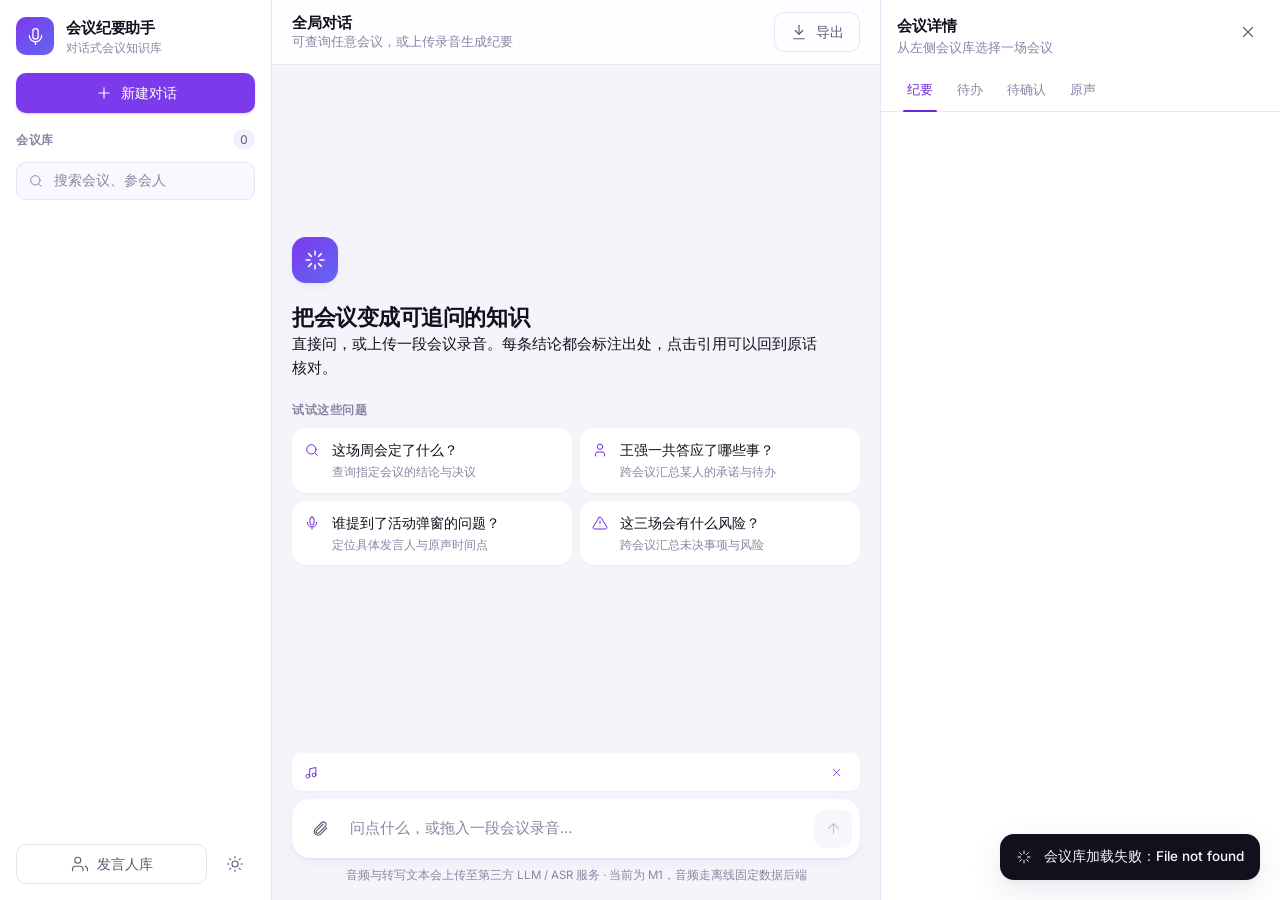
==== web/index.html @ 9fadf7ec "feat: M1 骨架（FastAPI + 轻前端 + 数据契约 + 固定样例数据） M1 交付：FastAPI 同时托管 API 与无构建前端；Pydantic 领域契约；SQLite 建表迁移（F" ====
<!doctype html>
<html lang="zh-CN" data-theme="light">
<head>
<meta charset="utf-8">
<meta name="viewport" content="width=device-width, initial-scale=1">
<title>会议纪要助手</title>
<meta name="description" content="对话式会议纪要助手：音频进，带引用的答案出。">
<link rel="preconnect" href="https://fonts.googleapis.com">
<link rel="preconnect" href="https://fonts.gstatic.com" crossorigin>
<link href="https://fonts.googleapis.com/css2?family=Inter:wght@400;500;600;700&display=swap" rel="stylesheet">
<link rel="stylesheet" href="styles.css">
</head>
<body>

<div class="app">

  <!-- ---------- 左侧：会议库 ---------- -->
  <aside class="sidebar" id="sidebar" aria-label="会议库">
    <header class="brand">
      <span class="brand-mark" aria-hidden="true">
        <svg viewBox="0 0 24 24" fill="none" stroke="currentColor" stroke-width="1.5" stroke-linecap="round" stroke-linejoin="round">
          <path d="M12 3a3 3 0 0 0-3 3v6a3 3 0 0 0 6 0V6a3 3 0 0 0-3-3Z"/>
          <path d="M19 11a7 7 0 0 1-14 0"/>
          <path d="M12 18v3"/>
        </svg>
      </span>
      <span class="brand-text">
        <strong>会议纪要助手</strong>
        <small>对话式会议知识库</small>
      </span>
    </header>

    <button class="btn btn-primary btn-block" id="newChatBtn" type="button">
      <svg class="ico" viewBox="0 0 24 24" fill="none" stroke="currentColor" stroke-width="1.5" stroke-linecap="round"><path d="M12 5v14M5 12h14"/></svg>
      新建对话
    </button>

    <div class="lib">
      <div class="lib-head">
        <span class="lib-title">会议库</span>
        <span class="lib-count" id="meetingCount">0</span>
      </div>

      <label class="field-search">
        <svg class="ico" viewBox="0 0 24 24" fill="none" stroke="currentColor" stroke-width="1.5" stroke-linecap="round"><circle cx="11" cy="11" r="7"/><path d="m20 20-3.5-3.5"/></svg>
        <input id="meetingSearch" type="search" placeholder="搜索会议、参会人" aria-label="搜索会议或参会人">
      </label>

      <ul class="meeting-list" id="meetingList"></ul>

      <p class="lib-empty" id="libEmpty" hidden>没有匹配的会议</p>
    </div>

    <footer class="sidebar-foot">
      <button class="btn btn-ghost btn-block" id="speakerBtn" type="button">
        <svg class="ico" viewBox="0 0 24 24" fill="none" stroke="currentColor" stroke-width="1.5" stroke-linecap="round" stroke-linejoin="round"><path d="M16 21v-2a4 4 0 0 0-4-4H6a4 4 0 0 0-4 4v2"/><circle cx="9" cy="7" r="4"/><path d="M22 21v-2a4 4 0 0 0-3-3.87"/></svg>
        发言人库
      </button>
      <button class="icon-btn" id="themeBtn" type="button" aria-label="切换深浅色主题">
        <svg class="ico ico-sun" viewBox="0 0 24 24" fill="none" stroke="currentColor" stroke-width="1.5" stroke-linecap="round"><circle cx="12" cy="12" r="4"/><path d="M12 2v2M12 20v2M4.9 4.9l1.4 1.4M17.7 17.7l1.4 1.4M2 12h2M20 12h2M4.9 19.1l1.4-1.4M17.7 6.3l1.4-1.4"/></svg>
        <svg class="ico ico-moon" viewBox="0 0 24 24" fill="none" stroke="currentColor" stroke-width="1.5" stroke-linecap="round" stroke-linejoin="round"><path d="M21 12.8A9 9 0 1 1 11.2 3a7 7 0 0 0 9.8 9.8Z"/></svg>
      </button>
    </footer>
  </aside>

  <!-- ---------- 中间：对话区 ---------- -->
  <main class="chat" aria-label="助手对话">
    <header class="chat-head">
      <button class="icon-btn sidebar-toggle" id="sidebarToggle" type="button" aria-label="展开会议库">
        <svg class="ico" viewBox="0 0 24 24" fill="none" stroke="currentColor" stroke-width="1.5" stroke-linecap="round"><path d="M4 6h16M4 12h16M4 18h16"/></svg>
      </button>
      <div class="chat-title">
        <h1 id="chatTitle">全局对话</h1>
        <p id="chatSubtitle">可查询任意会议，或上传录音生成纪要</p>
      </div>
      <div class="chat-actions">
        <button class="btn btn-ghost btn-export" id="exportBtn" type="button">
          <svg class="ico" viewBox="0 0 24 24" fill="none" stroke="currentColor" stroke-width="1.5" stroke-linecap="round" stroke-linejoin="round"><path d="M12 3v12"/><path d="m7 10 5 5 5-5"/><path d="M5 21h14"/></svg>
          导出
        </button>
      </div>
    </header>

    <div class="stream" id="stream" role="log" aria-live="polite" aria-relevant="additions text"></div>

    <div class="composer">
      <div class="attach-chip" id="attachChip" hidden>
        <svg class="ico" viewBox="0 0 24 24" fill="none" stroke="currentColor" stroke-width="1.5" stroke-linecap="round" stroke-linejoin="round"><path d="M9 18V6l10-2v12"/><circle cx="6" cy="18" r="3"/><circle cx="16" cy="16" r="3"/></svg>
        <span class="attach-name" id="attachName"></span>
        <span class="attach-size" id="attachSize"></span>
        <button class="chip-x" id="attachRemove" type="button" aria-label="移除音频">
          <svg class="ico" viewBox="0 0 24 24" fill="none" stroke="currentColor" stroke-width="1.5" stroke-linecap="round"><path d="M18 6 6 18M6 6l12 12"/></svg>
        </button>
      </div>

      <form class="composer-box" id="composerForm">
        <button class="icon-btn" id="attachBtn" type="button" aria-label="上传会议音频" title="上传会议音频">
          <svg class="ico" viewBox="0 0 24 24" fill="none" stroke="currentColor" stroke-width="1.5" stroke-linecap="round" stroke-linejoin="round"><path d="m21 12-8.5 8.5a5 5 0 0 1-7-7L14 5a3.5 3.5 0 0 1 5 5l-8.5 8.5a2 2 0 0 1-3-3L16 7"/></svg>
        </button>
        <input type="file" id="fileInput" accept="audio/*,.mp3,.wav,.m4a,.aac,.flac,.ogg,.webm" hidden>
        <textarea id="input" rows="1" placeholder="问点什么，或拖入一段会议录音…" aria-label="输入消息"></textarea>
        <button class="btn btn-send" id="sendBtn" type="submit" aria-label="发送">
          <svg class="ico" viewBox="0 0 24 24" fill="none" stroke="currentColor" stroke-width="1.5" stroke-linecap="round" stroke-linejoin="round"><path d="M12 19V5"/><path d="m5 12 7-7 7 7"/></svg>
        </button>
      </form>

      <p class="composer-note">
        音频与转写文本会上传至第三方 LLM / ASR 服务 · 当前为 M1，音频走离线固定数据后端
      </p>
    </div>
  </main>

  <!-- ---------- 右侧：详情面板 ---------- -->
  <section class="panel" id="panel" aria-label="会议详情">
    <header class="panel-head">
      <div class="panel-meta">
        <h2 id="panelTitle">会议详情</h2>
        <p id="panelSub">从左侧会议库选择一场会议</p>
      </div>
      <button class="icon-btn panel-close" id="panelClose" type="button" aria-label="收起详情面板">
        <svg class="ico" viewBox="0 0 24 24" fill="none" stroke="currentColor" stroke-width="1.5" stroke-linecap="round"><path d="M18 6 6 18M6 6l12 12"/></svg>
      </button>
      <div class="tabs" role="tablist" id="tabs">
        <button class="tab" role="tab" data-tab="minutes" aria-selected="true">纪要</button>
        <button class="tab" role="tab" data-tab="actions" aria-selected="false">待办</button>
        <button class="tab" role="tab" data-tab="review" aria-selected="false">待确认</button>
        <button class="tab" role="tab" data-tab="raw" aria-selected="false">原声</button>
      </div>
    </header>
    <div class="panel-body" id="panelBody"></div>
  </section>

</div>

<div class="scrim" id="scrim" hidden></div>
<div class="toast-stack" id="toastStack" aria-live="polite" aria-atomic="false"></div>

<script type="module" src="app.js"></script>
</body>
</html>
---- web/styles.css ----
/* =========================================================
   会议纪要助手 · 交互原型样式
   设计令牌 → 布局 → 组件 → 动效 → 响应式
   ========================================================= */

:root {
  /* —— 品牌色（UI/UX Pro Max 设计系统：AI-Native UI）—— */
  --primary:        #7C3AED;
  --primary-strong: #6D28D9;
  --primary-text:   #6D28D9;
  --on-primary:     #FFFFFF;
  --secondary:      #6366F1;
  --accent:         #EC4899;
  --destructive:    #DC2626;
  --success:        #15803D;
  --warning:        #B45309;

  /* —— 中性色 —— */
  --bg:             #F6F4FB;
  --surface:        #FFFFFF;
  --surface-2:      #FAF8FE;
  --muted:          #F3EFFB;
  --fg:             #12101C;
  --fg-muted:       #5D5876;
  --fg-subtle:      #8A85A3;
  --border:         #E9E3F6;
  --border-strong:  #D9D0EE;

  /* —— 发言人标识色 —— */
  --sp-1: #6D28D9;
  --sp-2: #0F766E;
  --sp-3: #B45309;
  --sp-4: #BE123C;
  --sp-5: #1D4ED8;

  /* —— 圆角：同心圆角规则（外 = 内 + 内边距）—— */
  --r-xs: 6px;
  --r-sm: 10px;
  --r-md: 14px;
  --r-lg: 18px;
  --r-xl: 24px;
  --r-full: 999px;

  /* —— 间距 —— */
  --s-1: 4px;  --s-2: 8px;  --s-3: 12px; --s-4: 16px;
  --s-5: 20px; --s-6: 24px; --s-8: 32px;

  /* —— 阴影：用分层透明阴影表达层级，而非边框 —— */
  --shadow-sm: 0 1px 2px oklch(0.35 0.08 285 / 0.06);
  --shadow-md: 0 1px 2px oklch(0.35 0.08 285 / 0.05),
               0 4px 12px oklch(0.35 0.08 285 / 0.06);
  --shadow-lg: 0 2px 4px oklch(0.35 0.08 285 / 0.05),
               0 12px 32px oklch(0.35 0.08 285 / 0.10);

  /* —— 动效 —— */
  --ease: cubic-bezier(0.2, 0, 0, 1);
  --dur-fast: 130ms;
  --dur: 200ms;
  --dur-slow: 320ms;

  --font: "Inter", -apple-system, BlinkMacSystemFont, "Segoe UI",
          "PingFang SC", "Hiragino Sans GB", "Microsoft YaHei", sans-serif;
  --mono: ui-monospace, SFMono-Regular, "SF Mono", Menlo, Consolas, monospace;
}

[data-theme="dark"] {
  --primary:        #7C3AED;
  --primary-strong: #8B5CF6;
  --primary-text:   #C4B5FD;
  --on-primary:     #FFFFFF;

  --bg:             #0B0A12;
  --surface:        #15131F;
  --surface-2:      #1A1726;
  --muted:          #201C2E;
  --fg:             #F4F2FB;
  --fg-muted:       #A9A3C0;
  --fg-subtle:      #8A85A3;
  --border:         #2A2540;
  --border-strong:  #3A3356;

  --sp-1: #C4B5FD;
  --sp-2: #5EEAD4;
  --sp-3: #FCD34D;
  --sp-4: #FDA4AF;
  --sp-5: #93C5FD;

  --success: #4ADE80;
  --warning: #FBBF24;

  --shadow-sm: 0 1px 2px oklch(0 0 0 / 0.4);
  --shadow-md: 0 1px 2px oklch(0 0 0 / 0.4), 0 4px 14px oklch(0 0 0 / 0.35);
  --shadow-lg: 0 2px 4px oklch(0 0 0 / 0.4), 0 16px 40px oklch(0 0 0 / 0.5);
}

/* ───────────── 基础 ───────────── */

*, *::before, *::after { box-sizing: border-box; }

html, body { height: 100%; }

body {
  margin: 0;
  font-family: var(--font);
  font-size: 15px;
  line-height: 1.6;
  color: var(--fg);
  background: var(--bg);
  -webkit-font-smoothing: antialiased;
  -moz-osx-font-smoothing: grayscale;
  text-rendering: optimizeLegibility;
}

h1, h2, h3, h4 { margin: 0; font-weight: 600; line-height: 1.35; text-wrap: balance; }
p { margin: 0; text-wrap: pretty; }
ul, ol { margin: 0; padding: 0; list-style: none; }

button {
  font: inherit; color: inherit; cursor: pointer;
  background: none; border: 0; padding: 0;
}

input, textarea { font: inherit; color: inherit; }

:focus-visible {
  outline: 2px solid var(--primary-text);
  outline-offset: 2px;
  border-radius: var(--r-xs);
}

::selection { background: color-mix(in oklab, var(--primary) 26%, transparent); }

/* 细滚动条，避免破坏版面的安静感 */
* { scrollbar-width: thin; scrollbar-color: var(--border-strong) transparent; }
*::-webkit-scrollbar { width: 10px; height: 10px; }
*::-webkit-scrollbar-thumb {
  background: var(--border-strong);
  border: 3px solid transparent;
  background-clip: content-box;
  border-radius: var(--r-full);
}
*::-webkit-scrollbar-thumb:hover { background: var(--fg-subtle); background-clip: content-box; }

.sr-only {
  position: absolute; width: 1px; height: 1px; padding: 0; margin: -1px;
  overflow: hidden; clip: rect(0 0 0 0); white-space: nowrap; border: 0;
}

/* ───────────── 布局骨架 ───────────── */

.app {
  display: grid;
  grid-template-columns: 272px minmax(0, 1fr) 400px;
  height: 100dvh;
  overflow: hidden;
}

.sidebar,
.chat,
.panel { min-height: 0; }

.panel[hidden] { display: none; }
.app.panel-closed { grid-template-columns: 272px minmax(0, 1fr); }
/* ───────────── 通用控件 ───────────── */

.ico { width: 18px; height: 18px; flex: none; display: block; }

/* 桌面密集界面：命中区不少于 40×40 */
.icon-btn {
  display: inline-flex; align-items: center; justify-content: center;
  width: 40px; height: 40px;
  border-radius: var(--r-sm);
  color: var(--fg-muted);
  transition-property: background-color, color, scale;
  transition-duration: var(--dur-fast);
  transition-timing-function: var(--ease);
}
.icon-btn:hover { background: var(--muted); color: var(--fg); }
.icon-btn:active { scale: 0.96; }
.icon-btn[aria-pressed="true"] { background: var(--muted); color: var(--primary-text); }

.btn {
  display: inline-flex; align-items: center; justify-content: center; gap: var(--s-2);
  min-height: 40px; padding: 0 var(--s-4);
  border-radius: var(--r-sm);
  font-size: 14px; font-weight: 550;
  white-space: nowrap;
  transition-property: background-color, box-shadow, color, scale, border-color;
  transition-duration: var(--dur-fast);
  transition-timing-function: var(--ease);
}
.btn:active { scale: 0.96; }
.btn:disabled { opacity: 0.5; cursor: not-allowed; }
.btn:disabled:active { scale: 1; }

.btn-primary {
  background: var(--primary); color: var(--on-primary);
  box-shadow: 0 1px 2px oklch(0.4 0.15 285 / 0.24);
}
.btn-primary:hover:not(:disabled) { background: var(--primary-strong); }

.btn-ghost { color: var(--fg-muted); box-shadow: inset 0 0 0 1px var(--border); }
.btn-ghost:hover:not(:disabled) { background: var(--muted); color: var(--fg); }

.btn-block { width: 100%; }

/* ───────────── 侧栏 ───────────── */

.sidebar {
  display: flex; flex-direction: column;
  gap: var(--s-4);
  padding: var(--s-4);
  background: var(--surface);
  border-right: 1px solid var(--border);
  overflow: hidden;
}

.brand { display: flex; align-items: center; gap: var(--s-3); }

.brand-mark {
  display: grid; place-items: center;
  width: 38px; height: 38px; flex: none;
  border-radius: var(--r-sm);
  background: linear-gradient(140deg, var(--primary), var(--secondary));
  color: #fff;
  box-shadow: var(--shadow-sm);
}
.brand-mark svg { width: 21px; height: 21px; }

.brand-text { display: flex; flex-direction: column; min-width: 0; }
.brand-text strong { font-size: 15px; font-weight: 650; letter-spacing: -0.01em; }
.brand-text small { font-size: 12px; color: var(--fg-subtle); line-height: 1.4; }

.lib { display: flex; flex-direction: column; gap: var(--s-3); flex: 1; min-height: 0; }

.lib-head { display: flex; align-items: baseline; justify-content: space-between; }
.lib-title { font-size: 12px; font-weight: 600; letter-spacing: 0.06em; color: var(--fg-subtle); text-transform: uppercase; }
.lib-count {
  font-size: 12px; font-variant-numeric: tabular-nums;
  color: var(--fg-muted); background: var(--muted);
  padding: 1px 7px; border-radius: var(--r-full);
}

.field-search {
  display: flex; align-items: center; gap: var(--s-2);
  padding: 0 var(--s-3); height: 38px;
  background: var(--surface-2);
  border-radius: var(--r-sm);
  box-shadow: inset 0 0 0 1px var(--border);
  color: var(--fg-subtle);
  transition: box-shadow var(--dur-fast) var(--ease);
}
.field-search:focus-within {
  box-shadow: inset 0 0 0 1px var(--primary), 0 0 0 3px color-mix(in oklab, var(--primary) 16%, transparent);
  background: var(--surface);
}
.field-search .ico { width: 16px; height: 16px; }
.field-search input {
  flex: 1; min-width: 0; border: 0; background: none; outline: none; font-size: 13.5px;
}
.field-search input::placeholder { color: var(--fg-subtle); }

.meeting-list {
  display: flex; flex-direction: column; gap: var(--s-2);
  overflow-y: auto; padding-right: 2px; margin-right: -2px;
}

.mtg {
  display: flex; flex-direction: column; gap: 6px;
  width: 100%; text-align: left;
  padding: var(--s-3);
  border-radius: var(--r-md);
  transition-property: background-color, box-shadow, scale;
  transition-duration: var(--dur-fast);
  transition-timing-function: var(--ease);
}
.mtg:hover { background: var(--surface-2); }
.mtg:active { scale: 0.985; }
.mtg[aria-current="true"] {
  background: color-mix(in oklab, var(--primary) 9%, var(--surface));
  box-shadow: inset 0 0 0 1px color-mix(in oklab, var(--primary) 28%, transparent);
}

.mtg-top { display: flex; align-items: center; justify-content: space-between; gap: var(--s-2); }
.mtg-title {
  font-size: 13.5px; font-weight: 570; color: var(--fg);
  overflow: hidden; text-overflow: ellipsis; white-space: nowrap;
}
.mtg[aria-current="true"] .mtg-title { color: var(--primary-text); }

.mtg-dot { width: 7px; height: 7px; border-radius: 50%; flex: none; background: var(--success); }
.mtg-dot.processing { background: var(--warning); animation: pulse 1.4s var(--ease) infinite; }

.mtg-meta {
  display: flex; align-items: center; gap: var(--s-2);
  font-size: 12px; color: var(--fg-subtle); font-variant-numeric: tabular-nums;
}
.mtg-meta .sep { opacity: 0.45; }

.avatars { display: flex; }
.avatar {
  width: 20px; height: 20px; border-radius: 50%;
  display: grid; place-items: center;
  font-size: 10px; font-weight: 650; color: #fff;
  box-shadow: 0 0 0 2px var(--surface);
  margin-left: -6px;
}
.avatar:first-child { margin-left: 0; }
.mtg[aria-current="true"] .avatar { box-shadow: 0 0 0 2px color-mix(in oklab, var(--primary) 9%, var(--surface)); }

.lib-empty { font-size: 13px; color: var(--fg-subtle); padding: var(--s-3) var(--s-1); }

.sidebar-foot { display: flex; gap: var(--s-2); align-items: center; }
.sidebar-foot .btn-block { flex: 1; }

.ico-moon { display: none; }
[data-theme="dark"] .ico-sun { display: none; }
[data-theme="dark"] .ico-moon { display: block; }
/* ───────────── 对话区 ───────────── */

.chat {
  display: flex; flex-direction: column;
  min-width: 0;
  background: var(--bg);
}

.chat-head {
  display: flex; align-items: center; gap: var(--s-3);
  padding: var(--s-3) var(--s-5);
  background: color-mix(in oklab, var(--surface) 82%, transparent);
  backdrop-filter: blur(12px);
  border-bottom: 1px solid var(--border);
}
.sidebar-toggle { display: none; }

.chat-title { flex: 1; min-width: 0; }
.chat-title h1 {
  font-size: 15px; font-weight: 620; letter-spacing: -0.01em;
  overflow: hidden; text-overflow: ellipsis; white-space: nowrap;
}
.chat-title p {
  font-size: 12.5px; color: var(--fg-subtle); line-height: 1.45;
  overflow: hidden; text-overflow: ellipsis; white-space: nowrap;
}
.chat-actions { display: flex; align-items: center; gap: var(--s-2); }

.stream {
  flex: 1; min-height: 0; overflow-y: auto;
  padding: var(--s-5) var(--s-5) var(--s-6);
  display: flex; flex-direction: column; gap: var(--s-5);
  scroll-behavior: smooth;
}

/* —— 消息 —— */

.msg { display: flex; gap: var(--s-3); max-width: 780px; width: 100%; margin: 0 auto; }
.msg-avatar {
  width: 30px; height: 30px; flex: none; border-radius: var(--r-sm);
  display: grid; place-items: center;
  font-size: 11px; font-weight: 650; color: #fff;
  background: linear-gradient(140deg, var(--primary), var(--secondary));
}
.msg-avatar svg { width: 17px; height: 17px; }
.msg-body { min-width: 0; flex: 1; display: flex; flex-direction: column; gap: var(--s-2); }
.msg-who { font-size: 12px; font-weight: 600; color: var(--fg-subtle); }

.msg.user { flex-direction: row-reverse; }
.msg.user .msg-avatar { background: var(--muted); color: var(--fg-muted); }
.msg.user .msg-body { align-items: flex-end; }
.msg.user .bubble {
  background: color-mix(in oklab, var(--primary) 11%, var(--surface));
  box-shadow: inset 0 0 0 1px color-mix(in oklab, var(--primary) 18%, transparent);
  border-radius: var(--r-md) var(--r-xs) var(--r-md) var(--r-md);
}
.msg.user .msg-who { display: none; }

.bubble {
  padding: var(--s-3) var(--s-4);
  border-radius: var(--r-xs) var(--r-md) var(--r-md) var(--r-md);
  background: var(--surface);
  box-shadow: var(--shadow-sm);
  font-size: 14.5px;
  max-width: 100%;
  overflow-wrap: anywhere;
}
.bubble p + p { margin-top: var(--s-3); }
.bubble strong { font-weight: 640; }
.bubble ul { display: flex; flex-direction: column; gap: var(--s-2); margin-top: var(--s-2); }
.bubble li { display: flex; gap: var(--s-2); }
.bubble li::before {
  content: ""; flex: none;
  width: 5px; height: 5px; margin-top: 9px;
  border-radius: 50%; background: var(--primary-text); opacity: 0.55;
}

.bubble.plain { background: transparent; box-shadow: none; padding: 0; }

/* —— 证据引用 chip —— */

.cite {
  display: inline-flex; align-items: center; gap: 3px;
  vertical-align: 1px;
  margin: 0 2px; padding: 1px 6px 1px 5px;
  border-radius: var(--r-xs);
  font-size: 11.5px; font-weight: 600; font-variant-numeric: tabular-nums;
  color: var(--primary-text);
  background: color-mix(in oklab, var(--primary) 12%, transparent);
  box-shadow: inset 0 0 0 1px color-mix(in oklab, var(--primary) 20%, transparent);
  transition-property: background-color, box-shadow, scale;
  transition-duration: var(--dur-fast);
  transition-timing-function: var(--ease);
}
.cite:hover {
  background: color-mix(in oklab, var(--primary) 20%, transparent);
  box-shadow: inset 0 0 0 1px color-mix(in oklab, var(--primary) 36%, transparent);
}
.cite:active { scale: 0.96; }
.cite svg { width: 11px; height: 11px; opacity: 0.75; }

/* —— 回答内的结构化小块 —— */

.answer-block {
  margin-top: var(--s-3);
  padding: var(--s-3);
  border-radius: var(--r-sm);
  background: var(--surface-2);
  box-shadow: inset 0 0 0 1px var(--border);
}
.answer-block + .answer-block { margin-top: var(--s-2); }
.answer-block h4 {
  font-size: 12px; letter-spacing: 0.04em; text-transform: uppercase;
  color: var(--fg-subtle); margin-bottom: var(--s-2);
}
.answer-block ol { counter-reset: n; display: flex; flex-direction: column; gap: var(--s-2); }
.answer-block li {
  counter-increment: n; display: flex; gap: var(--s-2); font-size: 14px;
}
.answer-block li::before {
  content: counter(n); flex: none;
  width: 18px; height: 18px; margin-top: 3px;
  display: grid; place-items: center; border-radius: var(--r-xs);
  font-size: 11px; font-weight: 650; font-variant-numeric: tabular-nums;
  color: var(--primary-text); background: color-mix(in oklab, var(--primary) 12%, transparent);
}

/* —— 打字光标 —— */

.caret {
  display: inline-block; width: 7px; height: 15px;
  margin-left: 1px; vertical-align: -2px;
  background: var(--primary-text); border-radius: 1px;
  animation: caret 1s steps(2, start) infinite;
}
@keyframes caret { 0%, 50% { opacity: 1; } 50.01%, 100% { opacity: 0; } }

/* —— 思考中 —— */

.thinking { display: flex; align-items: center; gap: var(--s-2); font-size: 13px; color: var(--fg-subtle); }
.dots { display: inline-flex; gap: 4px; }
.dots i {
  width: 5px; height: 5px; border-radius: 50%; background: var(--fg-subtle);
  animation: bounce 1.15s var(--ease) infinite;
}
.dots i:nth-child(2) { animation-delay: 0.14s; }
.dots i:nth-child(3) { animation-delay: 0.28s; }
@keyframes bounce { 0%, 60%, 100% { opacity: 0.32; translate: 0 0; } 30% { opacity: 1; translate: 0 -3px; } }

@keyframes pulse { 0%, 100% { opacity: 1; } 50% { opacity: 0.35; } }
/* ───────────── 空状态与示例问题 ───────────── */

.welcome {
  margin: auto; max-width: 620px; width: 100%;
  display: flex; flex-direction: column; gap: var(--s-5);
  padding: var(--s-6) 0;
  animation: rise var(--dur-slow) var(--ease) both;
}
.welcome-mark {
  width: 46px; height: 46px; border-radius: var(--r-md);
  display: grid; place-items: center; color: #fff;
  background: linear-gradient(140deg, var(--primary), var(--secondary));
  box-shadow: var(--shadow-md);
}
.welcome-mark svg { width: 24px; height: 24px; }
.welcome h2 { font-size: 22px; letter-spacing: -0.02em; }
.welcome > p { color: var(--fg-muted); font-size: 14.5px; max-width: 52ch; }

.suggests { display: flex; flex-direction: column; gap: var(--s-2); }
.suggests-label { font-size: 12px; font-weight: 600; letter-spacing: 0.05em; color: var(--fg-subtle); text-transform: uppercase; }
.suggest-grid { display: grid; grid-template-columns: 1fr 1fr; gap: var(--s-2); }

.suggest {
  display: flex; align-items: flex-start; gap: var(--s-3);
  text-align: left; padding: var(--s-3);
  border-radius: var(--r-md);
  background: var(--surface);
  box-shadow: var(--shadow-sm);
  transition-property: box-shadow, translate, scale;
  transition-duration: var(--dur);
  transition-timing-function: var(--ease);
  animation: rise var(--dur-slow) var(--ease) both;
}
.suggest:hover { box-shadow: var(--shadow-md); translate: 0 -1px; }
.suggest:active { scale: 0.985; }
.suggest .ico { width: 16px; height: 16px; color: var(--primary-text); margin-top: 2px; }
.suggest span { display: flex; flex-direction: column; gap: 2px; min-width: 0; }
.suggest b { font-size: 13.5px; font-weight: 560; }
.suggest small { font-size: 12px; color: var(--fg-subtle); line-height: 1.45; }

/* ───────────── 处理进度卡（音频任务）───────────── */

.job {
  padding: var(--s-4);
  border-radius: var(--r-md);
  background: var(--surface);
  box-shadow: var(--shadow-sm);
}
.job-head { display: flex; align-items: center; gap: var(--s-3); }
.job-file { display: flex; flex-direction: column; min-width: 0; flex: 1; }
.job-file b { font-size: 13.5px; font-weight: 570; overflow: hidden; text-overflow: ellipsis; white-space: nowrap; }
.job-file small { font-size: 12px; color: var(--fg-subtle); font-variant-numeric: tabular-nums; }

.job-pct {
  font-size: 13px; font-weight: 620; font-variant-numeric: tabular-nums;
  color: var(--primary-text);
}
.job-bar {
  height: 4px; margin: var(--s-3) 0;
  border-radius: var(--r-full); background: var(--muted); overflow: hidden;
}
.job-bar i {
  display: block; height: 100%; width: 0;
  border-radius: var(--r-full);
  background: linear-gradient(90deg, var(--primary), var(--secondary));
  transition: width var(--dur-slow) var(--ease);
}
.job-steps { display: flex; flex-direction: column; gap: 7px; margin-top: var(--s-3); }
.step {
  display: flex; align-items: center; gap: var(--s-2);
  font-size: 13px; color: var(--fg-subtle);
}
.step .ico { width: 15px; height: 15px; }
.step .tick, .step .spin { flex: none; width: 15px; height: 15px; }
.step .tick { color: var(--success); }
.step .spin {
  border: 1.5px solid var(--border-strong); border-top-color: var(--primary);
  border-radius: 50%; animation: spin 0.7s linear infinite;
}
.step.done { color: var(--fg-muted); }
.step.active { color: var(--fg); font-weight: 550; }
@keyframes spin { to { rotate: 360deg; } }

/* ───────────── 输入区 ───────────── */

.composer {
  padding: var(--s-3) var(--s-5) var(--s-4);
  display: flex; flex-direction: column; gap: var(--s-2);
  background: linear-gradient(to top, var(--bg) 62%, transparent);
}
.composer-box {
  display: flex; align-items: flex-end; gap: var(--s-2);
  max-width: 780px; width: 100%; margin: 0 auto;
  padding: var(--s-2);
  border-radius: var(--r-lg);
  background: var(--surface);
  box-shadow: var(--shadow-md);
  transition: box-shadow var(--dur) var(--ease);
}
.composer-box:focus-within {
  box-shadow: var(--shadow-md), 0 0 0 3px color-mix(in oklab, var(--primary) 16%, transparent);
}
.composer-box .icon-btn { margin-bottom: 2px; }

#input {
  flex: 1; min-width: 0;
  border: 0; outline: none; resize: none; background: none;
  padding: 10px 2px; max-height: 168px;
  font-size: 14.5px; line-height: 1.55;
}
#input::placeholder { color: var(--fg-subtle); }

.btn-send {
  width: 38px; height: 38px; min-height: 38px; padding: 0; flex: none;
  border-radius: var(--r-sm);
  background: var(--primary); color: var(--on-primary);
  box-shadow: 0 1px 2px oklch(0.4 0.15 285 / 0.24);
  margin-bottom: 2px;
}
.btn-send:hover:not(:disabled) { background: var(--primary-strong); }
.btn-send:disabled { background: var(--muted); color: var(--fg-subtle); box-shadow: none; }
.btn-send .ico { width: 17px; height: 17px; }

.composer-note {
  max-width: 780px; width: 100%; margin: 0 auto;
  font-size: 11.5px; color: var(--fg-subtle); text-align: center;
}

.attach-chip {
  display: flex; align-items: center; gap: var(--s-2);
  max-width: 780px; width: 100%; margin: 0 auto;
  padding: 7px var(--s-3) 7px var(--s-3);
  border-radius: var(--r-sm);
  background: var(--surface);
  box-shadow: var(--shadow-sm);
  font-size: 13px;
  animation: rise var(--dur-slow) var(--ease) both;
}
.attach-chip .ico { width: 15px; height: 15px; color: var(--primary-text); }
.attach-name { font-weight: 550; overflow: hidden; text-overflow: ellipsis; white-space: nowrap; }
.attach-size { color: var(--fg-subtle); font-variant-numeric: tabular-nums; font-size: 12px; }
.chip-x {
  margin-left: auto; width: 24px; height: 24px;
  display: grid; place-items: center; border-radius: var(--r-xs);
  color: var(--fg-subtle);
  transition: background-color var(--dur-fast) var(--ease), color var(--dur-fast) var(--ease);
}
.chip-x:hover { background: var(--muted); color: var(--fg); }
.chip-x .ico { width: 13px; height: 13px; }

/* 拖拽上传 */
.chat.dragging::after {
  content: "";
  position: absolute; inset: var(--s-3);
  border-radius: var(--r-lg);
  border: 2px dashed var(--primary);
  background: color-mix(in oklab, var(--primary) 7%, transparent);
  pointer-events: none;
}
.chat { position: relative; }
/* ───────────── 右侧详情面板 ───────────── */

.panel {
  display: flex; flex-direction: column;
  min-width: 0;
  background: var(--surface);
  border-left: 1px solid var(--border);
  overflow: hidden;
}

.panel-head { padding: var(--s-4) var(--s-4) 0; border-bottom: 1px solid var(--border); position: relative; }
.panel-meta h2 { font-size: 15px; font-weight: 620; letter-spacing: -0.01em; padding-right: 44px; }
.panel-meta p {
  font-size: 12.5px; color: var(--fg-subtle); font-variant-numeric: tabular-nums;
  margin-top: 2px; padding-right: 44px;
}
.panel-close { position: absolute; top: var(--s-3); right: var(--s-3); }

.tabs { display: flex; gap: var(--s-1); margin-top: var(--s-3); }
.tab {
  position: relative;
  padding: 9px 10px 11px;
  font-size: 13px; font-weight: 550; color: var(--fg-subtle);
  transition: color var(--dur-fast) var(--ease);
}
.tab:hover { color: var(--fg); }
.tab[aria-selected="true"] { color: var(--primary-text); }
.tab::after {
  content: ""; position: absolute; left: 6px; right: 6px; bottom: -1px;
  height: 2px; border-radius: 2px;
  background: var(--primary-text);
  scale: 0 1; transition: scale var(--dur) var(--ease);
}
.tab[aria-selected="true"]::after { scale: 1 1; }
.tab .badge {
  display: inline-grid; place-items: center; min-width: 16px; height: 16px;
  margin-left: 5px; padding: 0 4px;
  border-radius: var(--r-full);
  font-size: 10.5px; font-weight: 650; font-variant-numeric: tabular-nums;
  background: var(--warning); color: #fff;
}

.panel-body {
  flex: 1; min-height: 0; overflow-y: auto;
  padding: var(--s-4);
  display: flex; flex-direction: column; gap: var(--s-4);
}

.panel-empty {
  margin: auto; text-align: center; max-width: 30ch;
  display: flex; flex-direction: column; align-items: center; gap: var(--s-3);
  color: var(--fg-subtle); font-size: 13.5px;
}
.panel-empty .ico { width: 26px; height: 26px; opacity: 0.5; }

/* —— 分区 —— */

.sect { display: flex; flex-direction: column; gap: var(--s-2); }
.sect-head { display: flex; align-items: center; gap: var(--s-2); }
.sect-head h3 {
  font-size: 11.5px; font-weight: 650; letter-spacing: 0.07em;
  text-transform: uppercase; color: var(--fg-subtle);
}
.sect-head .count {
  font-size: 11px; font-variant-numeric: tabular-nums; color: var(--fg-subtle);
  background: var(--muted); padding: 1px 6px; border-radius: var(--r-full);
}

/* —— 卡片（外半径 = 内半径 + 内边距）—— */

.card {
  padding: var(--s-4);
  border-radius: var(--r-md);
  background: var(--surface-2);
  box-shadow: inset 0 0 0 1px var(--border);
}
.card-title { font-size: 14px; font-weight: 600; display: flex; align-items: baseline; gap: var(--s-2); }
.card-title .idx {
  font-size: 11px; font-weight: 650; color: var(--primary-text);
  background: color-mix(in oklab, var(--primary) 12%, transparent);
  padding: 1px 6px; border-radius: var(--r-xs); font-variant-numeric: tabular-nums;
}
.card-points { margin-top: var(--s-2); display: flex; flex-direction: column; gap: 6px; }
.card-points li { display: flex; gap: var(--s-2); font-size: 13.5px; color: var(--fg-muted); }
.card-points li::before {
  content: ""; flex: none; width: 5px; height: 5px; margin-top: 8px;
  border-radius: 50%; background: var(--border-strong);
}
.card-foot { margin-top: var(--s-3); display: flex; flex-wrap: wrap; gap: var(--s-2); align-items: center; }

.card.plain { background: transparent; box-shadow: none; padding: 0; }

.conf {
  font-size: 11.5px; font-weight: 600; font-variant-numeric: tabular-nums;
  color: var(--fg-subtle);
  display: inline-flex; align-items: center; gap: 4px;
}
.conf i { width: 26px; height: 3px; border-radius: 2px; background: var(--border-strong); overflow: hidden; display: block; }
.conf i b { display: block; height: 100%; background: var(--success); border-radius: 2px; }

/* —— 待办 —— */

.task {
  display: flex; gap: var(--s-3);
  padding: var(--s-3);
  border-radius: var(--r-sm);
  background: var(--surface-2);
  box-shadow: inset 0 0 0 1px var(--border);
  transition: box-shadow var(--dur) var(--ease);
}
.task:hover { box-shadow: inset 0 0 0 1px var(--border-strong); }
.task.done { opacity: 0.62; }
.task.done .task-text { text-decoration: line-through; }

.tickbox {
  width: 20px; height: 20px; flex: none; margin-top: 1px;
  border-radius: var(--r-xs);
  display: grid; place-items: center;
  box-shadow: inset 0 0 0 1.5px var(--border-strong);
  color: transparent;
  transition-property: background-color, box-shadow, color, scale;
  transition-duration: var(--dur-fast);
  transition-timing-function: var(--ease);
}
.tickbox:hover { box-shadow: inset 0 0 0 1.5px var(--primary); }
.tickbox:active { scale: 0.9; }
.tickbox .ico { width: 13px; height: 13px; stroke-width: 2.4; }
.task.done .tickbox { background: var(--success); box-shadow: none; color: #fff; }

.task-main { flex: 1; min-width: 0; display: flex; flex-direction: column; gap: 6px; }
.task-text { font-size: 13.5px; line-height: 1.5; }
.task-meta { display: flex; flex-wrap: wrap; align-items: center; gap: var(--s-2); font-size: 12px; color: var(--fg-subtle); }

.pill {
  display: inline-flex; align-items: center; gap: 4px;
  padding: 1px 7px; border-radius: var(--r-full);
  font-size: 11.5px; font-weight: 570; font-variant-numeric: tabular-nums;
  background: var(--muted); color: var(--fg-muted);
}
.pill .ico { width: 12px; height: 12px; }
.pill.warn { background: color-mix(in oklab, var(--warning) 16%, transparent); color: var(--warning); }
.pill.ok   { background: color-mix(in oklab, var(--success) 15%, transparent); color: var(--success); }
.pill.info { background: color-mix(in oklab, var(--primary) 13%, transparent); color: var(--primary-text); }

.who {
  display: inline-flex; align-items: center; gap: 5px;
  font-size: 12px; font-weight: 550; color: var(--fg-muted);
}
.who .dot { width: 7px; height: 7px; border-radius: 50%; flex: none; }
/* ───────────── 原声（转写）视图 ───────────── */

.raw-note {
  font-size: 12.5px; color: var(--fg-subtle);
  padding: var(--s-2) var(--s-3);
  border-radius: var(--r-sm);
  background: var(--muted);
}

.turn {
  display: flex; gap: var(--s-3);
  padding: var(--s-3);
  border-radius: var(--r-sm);
  transition-property: background-color, box-shadow;
  transition-duration: var(--dur-slow);
  transition-timing-function: var(--ease);
  scroll-margin-top: var(--s-4);
}
.turn + .turn { margin-top: 2px; }
.turn:hover { background: var(--surface-2); }

/* 证据回跳：高亮目标片段 */
.turn.hit {
  background: color-mix(in oklab, var(--primary) 10%, var(--surface));
  box-shadow: inset 0 0 0 1px color-mix(in oklab, var(--primary) 34%, transparent);
}
.turn.hit .turn-text { color: var(--fg); }

.turn-side { flex: none; width: 78px; display: flex; flex-direction: column; gap: 5px; }
.turn-time {
  font-size: 11.5px; font-variant-numeric: tabular-nums;
  color: var(--fg-subtle); line-height: 1.3;
}
.turn-who { font-size: 12px; font-weight: 620; line-height: 1.3; }
.turn-text { font-size: 13.5px; line-height: 1.62; color: var(--fg-muted); overflow-wrap: anywhere; }

.turn.low .turn-who::after {
  content: "?"; margin-left: 3px;
  font-size: 10px; color: var(--warning); font-weight: 700;
}

/* ───────────── Toast ───────────── */

.toast-stack {
  position: fixed; right: var(--s-5); bottom: var(--s-5);
  display: flex; flex-direction: column-reverse; gap: var(--s-2);
  z-index: 60; pointer-events: none;
}
.toast {
  display: flex; align-items: center; gap: var(--s-3);
  padding: var(--s-3) var(--s-4);
  border-radius: var(--r-md);
  background: var(--fg); color: var(--bg);
  font-size: 13.5px; font-weight: 520;
  box-shadow: var(--shadow-lg);
  animation: toast-in var(--dur-slow) var(--ease) both;
  max-width: 340px;
}
.toast.out { animation: toast-out var(--dur) var(--ease) both; }
.toast .ico { width: 16px; height: 16px; flex: none; }
.toast.ok .ico { color: #4ADE80; }

@keyframes toast-in { from { opacity: 0; translate: 0 10px; scale: 0.97; } }
@keyframes toast-out { to { opacity: 0; translate: 0 6px; } }

/* ───────────── 遮罩（移动端抽屉）───────────── */

.scrim {
  position: fixed; inset: 0; z-index: 40;
  background: oklch(0.2 0.03 285 / 0.42);
  backdrop-filter: blur(2px);
  animation: fade-in var(--dur) var(--ease) both;
}
@keyframes fade-in { from { opacity: 0; } }

/* ───────────── 入场动效 ───────────── */

@keyframes rise { from { opacity: 0; translate: 0 8px; } }

.msg { animation: rise var(--dur-slow) var(--ease) both; }

/* ───────────── 响应式 ───────────── */

@media (max-width: 1240px) {
  .app { grid-template-columns: 248px minmax(0, 1fr) 356px; }
}

@media (max-width: 1080px) {
  .app { grid-template-columns: 236px minmax(0, 1fr); }
  .app.panel-closed { grid-template-columns: 236px minmax(0, 1fr); }
  .panel {
    position: fixed; top: 0; right: 0; bottom: 0; z-index: 50;
    width: min(420px, 92vw);
    box-shadow: var(--shadow-lg);
    animation: slide-in var(--dur-slow) var(--ease) both;
  }
  @keyframes slide-in { from { translate: 18px 0; opacity: 0; } }
}

@media (max-width: 820px) {
  .app { grid-template-columns: minmax(0, 1fr); }
  .app.panel-closed { grid-template-columns: minmax(0, 1fr); }
  .sidebar {
    position: fixed; top: 0; bottom: 0; left: 0; z-index: 50;
    width: min(300px, 86vw);
    translate: -100% 0;
    transition: translate var(--dur-slow) var(--ease);
    box-shadow: var(--shadow-lg);
  }
  .app.lib-open .sidebar { translate: 0 0; }
  .sidebar-toggle { display: inline-flex; }
  .chat-head { padding: var(--s-3); }
  .stream { padding: var(--s-4) var(--s-3); }
  .composer { padding: var(--s-2) var(--s-3) var(--s-3); }
  .suggest-grid { grid-template-columns: 1fr; }
  .welcome h2 { font-size: 19px; }
  /* 触屏命中区不小于 44×44 */
  .icon-btn { width: 44px; height: 44px; }
  .btn { min-height: 44px; }
  .btn-send { width: 42px; height: 42px; min-height: 42px; }
}

@media (max-width: 520px) {
  .msg { gap: var(--s-2); }
  .msg-avatar { width: 26px; height: 26px; }
  .bubble { font-size: 14px; padding: var(--s-3); }
  .turn-side { width: 62px; }
  .toast-stack { left: var(--s-3); right: var(--s-3); }
  .toast { max-width: none; }
}

/* ───────────── 降低动效偏好 ───────────── */

@media (prefers-reduced-motion: reduce) {
  *, *::before, *::after {
    animation-duration: 0.01ms !important;
    animation-iteration-count: 1 !important;
    transition-duration: 0.01ms !important;
    scroll-behavior: auto !important;
  }
}
/* ───────────── 回答内容与菜单（补充）───────────── */

.ans-item { display: flex; flex-direction: column; gap: 3px; min-width: 0; }
.ans-item b { font-size: 13.5px; font-weight: 600; }
.ans-text { font-size: 13.5px; color: var(--fg-muted); line-height: 1.55; }
.ans-meta { display: flex; flex-wrap: wrap; gap: var(--s-2); align-items: center; margin-top: 3px; }
.ans-foot { margin-top: var(--s-3); font-size: 12.5px; color: var(--fg-subtle); }

.review-why {
  display: flex; gap: 6px; align-items: flex-start;
  margin-top: var(--s-2); font-size: 12.5px; color: var(--warning);
}
.review-why .ico { width: 14px; height: 14px; flex: none; margin-top: 2px; }
.review-actions { display: flex; gap: var(--s-2); margin-top: var(--s-3); justify-content: flex-end; }
.review-actions .btn { min-height: 34px; padding: 0 var(--s-3); font-size: 13px; }

.menu {
  position: fixed; z-index: 70; min-width: 252px; padding: 6px;
  border-radius: var(--r-md);
  background: var(--surface);
  box-shadow: var(--shadow-lg), inset 0 0 0 1px var(--border);
  animation: rise var(--dur) var(--ease) both;
}
.menu-item {
  display: flex; gap: var(--s-3); align-items: center;
  width: 100%; padding: var(--s-2) var(--s-3);
  border-radius: var(--r-sm); text-align: left;
  transition: background-color var(--dur-fast) var(--ease);
}
.menu-item:hover { background: var(--muted); }
.menu-item:active { scale: 0.985; }
.menu-item .ico { flex: none; color: var(--fg-subtle); }
.menu-item span { display: flex; flex-direction: column; gap: 1px; }
.menu-item b { font-size: 13.5px; font-weight: 560; }
.menu-item small { font-size: 11.5px; color: var(--fg-subtle); }
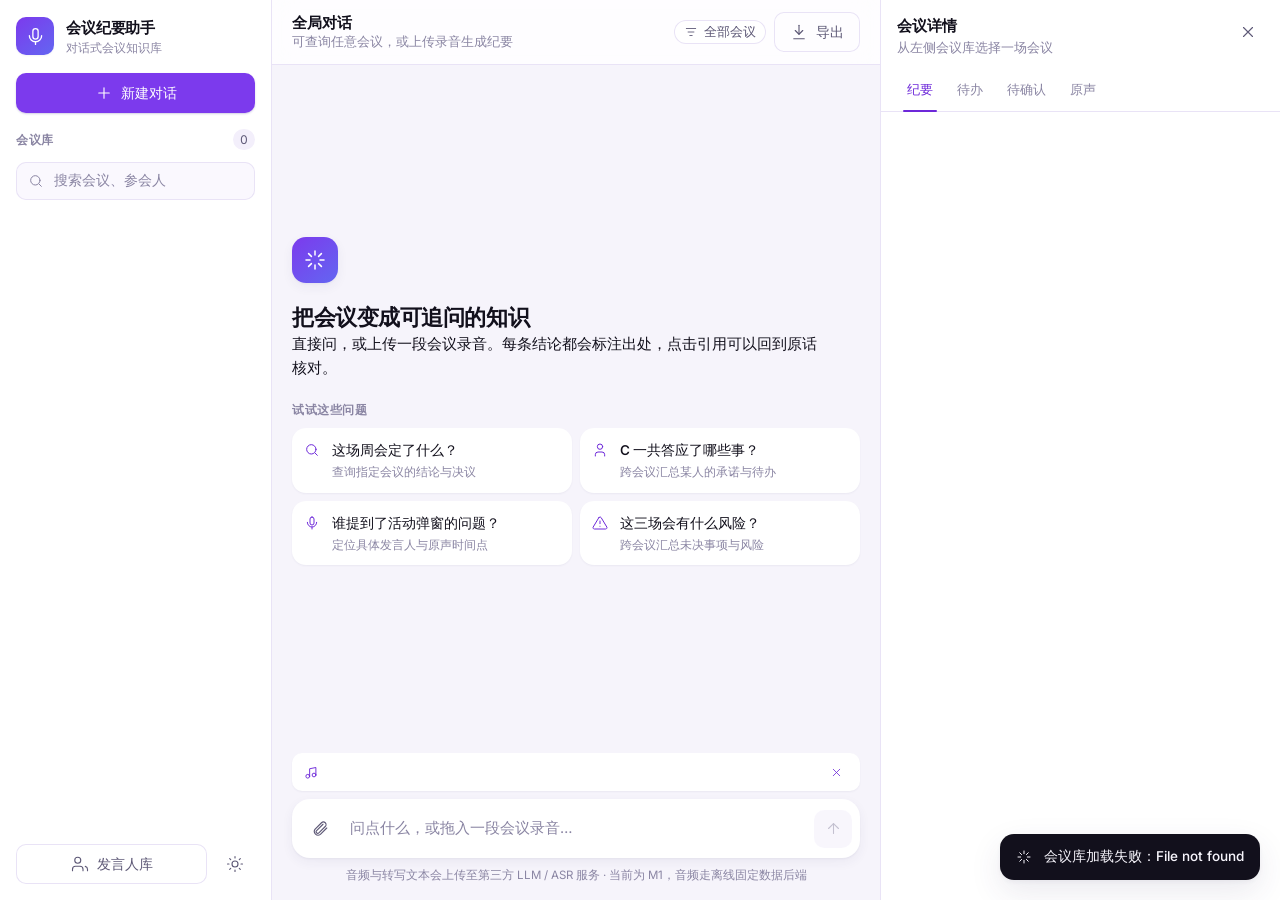
==== commit 4dea1940: "feat: 发言人统一用字母代号 + 提问范围可一键切回全库 发言人改名（2026-09-15 定稿：不使用真人姓名与岗位称呼） - 产品样例库五位发言人 陈静/李明/王强/赵磊/孙悦 -> A/B/" ====
--- a/web/index.html
+++ b/web/index.html
@@ -74,6 +74,12 @@
         <p id="chatSubtitle">可查询任意会议，或上传录音生成纪要</p>
       </div>
       <div class="chat-actions">
+        <button class="chip scope-chip" id="scopeChip" type="button"
+                title="切换提问范围：全部会议 / 单场会议">
+          <svg class="ico" viewBox="0 0 24 24" fill="none" stroke="currentColor" stroke-width="1.5" stroke-linecap="round" stroke-linejoin="round"><path d="M4 6h16M7 12h10M10 18h4"/></svg>
+          <span id="scopeChipText">全部会议</span>
+          <span class="scope-x" id="scopeChipClear" hidden aria-hidden="true">✕</span>
+        </button>
         <button class="btn btn-ghost btn-export" id="exportBtn" type="button">
           <svg class="ico" viewBox="0 0 24 24" fill="none" stroke="currentColor" stroke-width="1.5" stroke-linecap="round" stroke-linejoin="round"><path d="M12 3v12"/><path d="m7 10 5 5 5-5"/><path d="M5 21h14"/></svg>
           导出
--- a/web/styles.css
+++ b/web/styles.css
@@ -343,6 +343,27 @@
   overflow: hidden; text-overflow: ellipsis; white-space: nowrap;
 }
 .chat-actions { display: flex; align-items: center; gap: var(--s-2); }
+
+/* 提问范围标签（M4 后续补充）：显示当前查全部会议还是某一扬，
+   点一下即可切回全库，对话内容不丢 */
+.scope-chip {
+  display: inline-flex; align-items: center; gap: 6px;
+  max-width: 220px; padding: 5px 10px;
+  border-radius: 999px; font-size: 12.5px; line-height: 1;
+  color: var(--fg-muted); background: var(--surface);
+  box-shadow: inset 0 0 0 1px var(--border);
+  transition: color var(--dur-fast) var(--ease), box-shadow var(--dur-fast) var(--ease);
+}
+.scope-chip:hover { color: var(--fg); box-shadow: inset 0 0 0 1px var(--accent); }
+.scope-chip .ico { width: 14px; height: 14px; flex: none; }
+.scope-chip span#scopeChipText {
+  overflow: hidden; text-overflow: ellipsis; white-space: nowrap;
+}
+.scope-chip .scope-x {
+  flex: none; margin-left: 2px; padding: 0 3px; border-radius: var(--r-sm);
+  color: var(--fg-subtle); font-size: 11px;
+}
+.scope-chip:hover .scope-x { color: var(--accent); }
 
 .stream {
   flex: 1; min-height: 0; overflow-y: auto;
@@ -932,6 +953,26 @@
 .review-actions { display: flex; gap: var(--s-2); margin-top: var(--s-3); justify-content: flex-end; }
 .review-actions .btn { min-height: 34px; padding: 0 var(--s-3); font-size: 13px; }
 
+/* 人工确认的内联编辑（M4 T7）：只用手写表单，不引入组件库 */
+.review-edit {
+  display: grid; gap: var(--s-2); margin-top: var(--s-3);
+  padding: var(--s-3); border-radius: var(--r-sm);
+  background: var(--surface-sunken, var(--bg-subtle));
+}
+.review-edit[hidden] { display: none; }
+.review-edit .field { display: grid; gap: 4px; font-size: 12.5px; color: var(--fg-muted); }
+.review-edit select, .review-edit input {
+  min-height: 34px; padding: 0 var(--s-2);
+  border-radius: var(--r-sm); font: inherit; font-size: 13px;
+  background: var(--surface); color: var(--fg);
+  box-shadow: inset 0 0 0 1px var(--border);
+}
+.review-edit .btn { justify-self: end; min-height: 34px; font-size: 13px; }
+
+/* 原声播放器：证据回跳时用它定位到片段起点（M4 T6） */
+.audio-bar { margin-bottom: var(--s-3); }
+.audio-bar audio { width: 100%; height: 36px; }
+
 .menu {
   position: fixed; z-index: 70; min-width: 252px; padding: 6px;
   border-radius: var(--r-md);
@@ -950,4 +991,4 @@
 .menu-item .ico { flex: none; color: var(--fg-subtle); }
 .menu-item span { display: flex; flex-direction: column; gap: 1px; }
 .menu-item b { font-size: 13.5px; font-weight: 560; }
-.menu-item small { font-size: 11.5px; color: var(--fg-subtle); }+.menu-item small { font-size: 11.5px; color: var(--fg-subtle); }
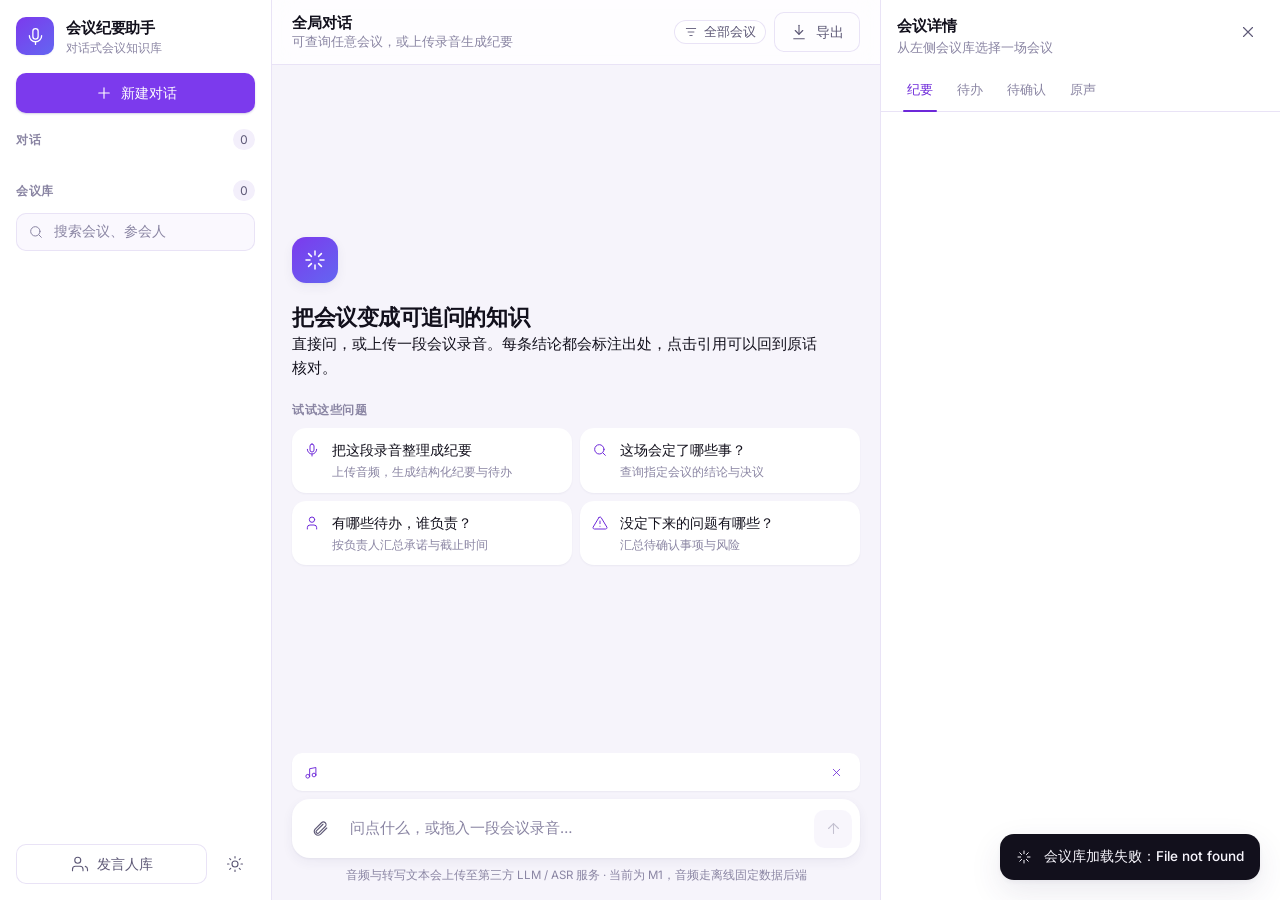
==== commit 155397cf: "feat: 示例去人名与虚构会议 + 原声可播判断 + 会话切换栏 输入示例（用户反馈） - 欢迎页四个示例换成通用问法，不再出现具体人名与某场虚构会议的内容 - 发言人库按钮的提示文案同步改成通用说" ====
--- a/web/index.html
+++ b/web/index.html
@@ -34,6 +34,16 @@
       <svg class="ico" viewBox="0 0 24 24" fill="none" stroke="currentColor" stroke-width="1.5" stroke-linecap="round"><path d="M12 5v14M5 12h14"/></svg>
       新建对话
     </button>
+
+    <!-- 对话列表：切换历史会话（点一条即恢复那次对话的消息与引用） -->
+    <div class="lib conv-lib">
+      <div class="lib-head">
+        <span class="lib-title">对话</span>
+        <span class="lib-count" id="conversationCount">0</span>
+      </div>
+      <ul class="conv-list" id="conversationList"></ul>
+      <p class="lib-empty" id="convEmpty" hidden>还没有对话记录，问一句就有</p>
+    </div>
 
     <div class="lib">
       <div class="lib-head">
--- a/web/styles.css
+++ b/web/styles.css
@@ -364,6 +364,26 @@
   color: var(--fg-subtle); font-size: 11px;
 }
 .scope-chip:hover .scope-x { color: var(--accent); }
+
+/* 对话列表（切换历史会话）：与会议库同一套视觉，高度受限、可滚动 */
+.conv-lib { flex: none; max-height: 210px; display: flex; flex-direction: column; }
+.conv-list {
+  list-style: none; margin: 0; padding: 0 2px 2px;
+  overflow-y: auto; display: grid; gap: 2px;
+}
+.conv-list li { min-width: 0; }
+.conv {
+  display: grid; gap: 2px; width: 100%; padding: 7px 9px;
+  border-radius: var(--r-sm); text-align: left;
+  transition: background-color var(--dur-fast) var(--ease);
+}
+.conv:hover { background: var(--muted); }
+.conv.active { background: var(--muted); box-shadow: inset 0 0 0 1px var(--border); }
+.conv-title {
+  font-size: 13px; color: var(--fg); overflow: hidden;
+  text-overflow: ellipsis; white-space: nowrap;
+}
+.conv-meta { font-size: 11.5px; color: var(--fg-subtle); }
 
 .stream {
   flex: 1; min-height: 0; overflow-y: auto;
